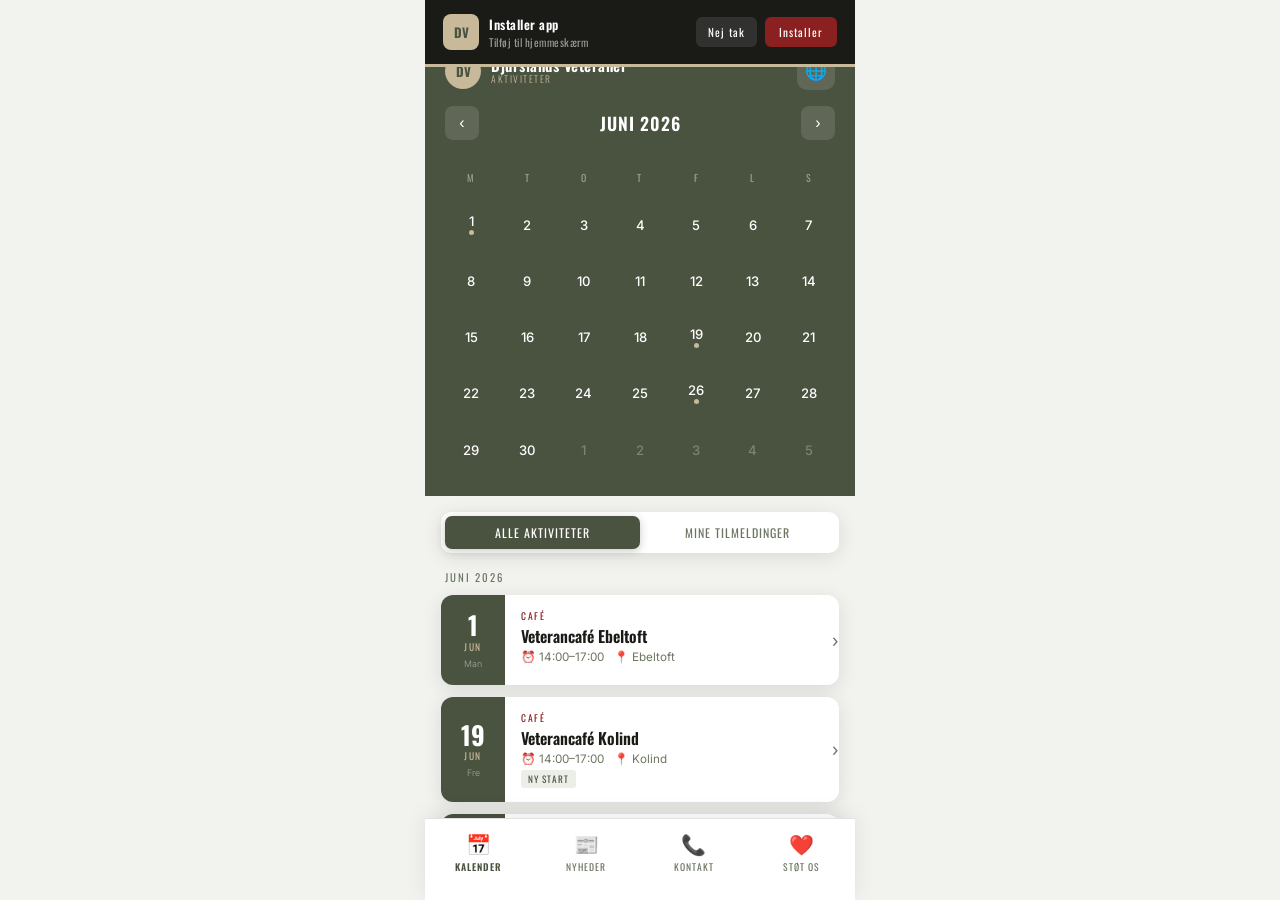
==== aktiviteter-app.html @ 00ad203a "Add files via upload" ====
<!DOCTYPE html>
<html lang="da">
<head>
<meta charset="UTF-8">
<meta name="viewport" content="width=device-width, initial-scale=1.0, user-scalable=no">
<meta name="apple-mobile-web-app-capable" content="yes">
<meta name="apple-mobile-web-app-status-bar-style" content="black-translucent">
<meta name="apple-mobile-web-app-title" content="DV Aktiviteter">
<meta name="theme-color" content="#4a5240">
<title>DV Aktiviteter</title>
<link rel="manifest" href="manifest.json">
<link rel="apple-touch-icon" href="[data-uri]">
<meta name="mobile-web-app-capable" content="yes">
<link rel="preconnect" href="https://fonts.googleapis.com">
<link href="https://fonts.googleapis.com/css2?family=Oswald:wght@300;400;600;700&family=Inter:wght@300;400;500;600&display=swap" rel="stylesheet">
<style>
  :root {
    --olive:     #4a5240;
    --olive-l:   #6b7560;
    --olive-pale:#eceee8;
    --sand:      #c8b99a;
    --red:       #8b2020;
    --white:     #fafaf8;
    --dark:      #1a1a17;
    --mid:       #3d3d38;
    --border:    rgba(74,82,64,0.16);
    --bg:        #f2f3ef;
    --radius:    12px;
    --shadow:    0 4px 20px rgba(0,0,0,0.1);
  }

  * { margin:0; padding:0; box-sizing:border-box; -webkit-tap-highlight-color: transparent; }
  html, body { height: 100%; overflow: hidden; }

  body {
    font-family: 'Inter', system-ui, sans-serif;
    background: var(--bg);
    color: var(--dark);
    display: flex;
    flex-direction: column;
    max-width: 430px;
    margin: 0 auto;
    position: relative;
  }

  /* ── TOP BAR ── */
  .topbar {
    background: var(--olive);
    padding: 52px 20px 16px;
    flex-shrink: 0;
  }
  .topbar-row {
    display: flex;
    align-items: center;
    justify-content: space-between;
    margin-bottom: 16px;
  }
  .topbar-logo {
    display: flex; align-items: center; gap: 10px;
  }
  .topbar-badge {
    width: 36px; height: 36px;
    background: var(--sand);
    border-radius: 50%;
    display: flex; align-items: center; justify-content: center;
    font-family: 'Oswald', sans-serif;
    font-size: 13px; font-weight: 700;
    color: var(--olive);
  }
  .topbar-name {
    font-family: 'Oswald', sans-serif;
    font-size: 0.95rem; font-weight: 600;
    color: white;
    letter-spacing: 0.5px;
    line-height: 1.2;
  }
  .topbar-name span {
    display: block;
    font-size: 0.6rem; font-weight: 300;
    color: var(--sand);
    letter-spacing: 1.5px;
    text-transform: uppercase;
  }
  .topbar-icon-btn {
    background: rgba(255,255,255,0.12);
    border: none; border-radius: 10px;
    width: 38px; height: 38px;
    display: flex; align-items: center; justify-content: center;
    font-size: 1.1rem; cursor: pointer;
    color: white;
    transition: background 0.15s;
  }
  .topbar-icon-btn:hover { background: rgba(255,255,255,0.22); }

  /* Month nav */
  .month-nav {
    display: flex; align-items: center; justify-content: space-between;
  }
  .month-nav button {
    background: rgba(255,255,255,0.12);
    border: none; border-radius: 8px;
    width: 34px; height: 34px;
    color: white; font-size: 1rem;
    cursor: pointer;
    display: flex; align-items: center; justify-content: center;
    transition: background 0.15s;
  }
  .month-nav button:hover { background: rgba(255,255,255,0.25); }
  .month-label {
    font-family: 'Oswald', sans-serif;
    font-size: 1.1rem; font-weight: 600;
    color: white;
    letter-spacing: 1px;
    text-transform: uppercase;
  }

  /* ── MINI CALENDAR ── */
  .cal-wrap {
    background: var(--olive);
    padding: 0 20px 20px;
    flex-shrink: 0;
  }
  .cal-grid {
    display: grid;
    grid-template-columns: repeat(7, 1fr);
    gap: 4px;
    margin-top: 10px;
  }
  .cal-dow {
    font-family: 'Oswald', sans-serif;
    font-size: 0.62rem;
    letter-spacing: 1px;
    text-transform: uppercase;
    color: rgba(255,255,255,0.45);
    text-align: center;
    padding: 4px 0;
  }
  .cal-day {
    aspect-ratio: 1;
    display: flex; flex-direction: column;
    align-items: center; justify-content: center;
    border-radius: 8px;
    cursor: pointer;
    transition: background 0.15s;
    position: relative;
  }
  .cal-day:hover { background: rgba(255,255,255,0.12); }
  .cal-day.today { background: rgba(255,255,255,0.18); }
  .cal-day.selected { background: var(--red); }
  .cal-day.other-month { opacity: 0.28; }
  .cal-day-num {
    font-size: 0.82rem; font-weight: 500;
    color: white;
    line-height: 1;
  }
  .cal-dot {
    width: 5px; height: 5px;
    background: var(--sand);
    border-radius: 50%;
    margin-top: 2px;
  }
  .cal-day.selected .cal-dot { background: white; }

  /* ── SCROLL AREA ── */
  .scroll-area {
    flex: 1;
    overflow-y: auto;
    -webkit-overflow-scrolling: touch;
    padding: 16px;
    padding-bottom: 90px;
  }

  /* ── VIEW TOGGLE ── */
  .view-toggle {
    display: flex;
    background: white;
    border-radius: 10px;
    padding: 4px;
    margin-bottom: 16px;
    box-shadow: var(--shadow);
  }
  .vt-btn {
    flex: 1;
    padding: 8px;
    border: none; border-radius: 7px;
    font-family: 'Oswald', sans-serif;
    font-size: 0.75rem;
    letter-spacing: 1px;
    text-transform: uppercase;
    color: var(--olive-l);
    background: transparent;
    cursor: pointer;
    transition: all 0.15s;
  }
  .vt-btn.active {
    background: var(--olive);
    color: white;
    box-shadow: 0 2px 8px rgba(74,82,64,0.3);
  }

  /* ── SECTION LABEL ── */
  .sec-lbl {
    font-family: 'Oswald', sans-serif;
    font-size: 0.68rem;
    letter-spacing: 2px;
    text-transform: uppercase;
    color: var(--olive-l);
    margin: 20px 0 10px 4px;
  }
  .sec-lbl:first-child { margin-top: 0; }

  /* ── AKTIVITET KORT ── */
  .ak-card {
    background: white;
    border-radius: var(--radius);
    box-shadow: var(--shadow);
    margin-bottom: 12px;
    overflow: hidden;
    cursor: pointer;
    transition: transform 0.15s, box-shadow 0.15s;
    display: flex;
    min-height: 90px;
  }
  .ak-card:hover, .ak-card:active { transform: scale(0.985); box-shadow: 0 2px 12px rgba(0,0,0,0.08); }

  .ak-date-col {
    width: 64px;
    background: var(--olive);
    display: flex; flex-direction: column;
    align-items: center; justify-content: center;
    flex-shrink: 0;
    padding: 12px 8px;
  }
  .ak-date-col .day {
    font-family: 'Oswald', sans-serif;
    font-size: 1.6rem; font-weight: 700;
    color: white;
    line-height: 1;
  }
  .ak-date-col .mth {
    font-family: 'Oswald', sans-serif;
    font-size: 0.6rem;
    letter-spacing: 1.5px;
    text-transform: uppercase;
    color: var(--sand);
    margin-top: 2px;
  }
  .ak-date-col .dow {
    font-size: 0.55rem;
    color: rgba(255,255,255,0.5);
    margin-top: 4px;
    font-weight: 300;
  }

  .ak-body {
    flex: 1;
    padding: 14px 16px;
    display: flex;
    flex-direction: column;
    justify-content: space-between;
  }
  .ak-top { }
  .ak-type {
    font-family: 'Oswald', sans-serif;
    font-size: 0.6rem;
    letter-spacing: 1.5px;
    text-transform: uppercase;
    color: var(--red);
    margin-bottom: 3px;
  }
  .ak-title {
    font-family: 'Oswald', sans-serif;
    font-size: 1rem; font-weight: 600;
    color: var(--dark);
    line-height: 1.25;
    margin-bottom: 4px;
  }
  .ak-meta {
    font-size: 0.73rem;
    color: var(--olive-l);
    display: flex; gap: 10px;
    flex-wrap: wrap;
  }
  .ak-arrow {
    font-size: 1.1rem;
    color: var(--olive-l);
    display: flex; align-items: center;
    margin-left: 8px;
    flex-shrink: 0;
  }
  .ak-badge {
    display: inline-block;
    font-family: 'Oswald', sans-serif;
    font-size: 0.58rem;
    letter-spacing: 1px;
    text-transform: uppercase;
    padding: 2px 7px;
    border-radius: 3px;
    background: var(--olive-pale);
    color: var(--olive);
    margin-top: 4px;
  }
  .ak-badge.red { background: #fde8e8; color: var(--red); }
  .ak-badge.full { background: #f0f0f0; color: #888; }

  /* ── BOTTOM NAV ── */
  .bottom-nav {
    position: fixed;
    bottom: 0; left: 50%;
    transform: translateX(-50%);
    width: 100%;
    max-width: 430px;
    background: white;
    border-top: 1px solid var(--border);
    display: flex;
    padding: 8px 0 20px;
    box-shadow: 0 -4px 20px rgba(0,0,0,0.08);
    z-index: 100;
  }
  .bn-item {
    flex: 1;
    display: flex; flex-direction: column;
    align-items: center; justify-content: center;
    gap: 3px;
    padding: 6px;
    cursor: pointer;
    border: none; background: none;
    transition: all 0.15s;
  }
  .bn-icon { font-size: 1.25rem; }
  .bn-lbl {
    font-family: 'Oswald', sans-serif;
    font-size: 0.6rem;
    letter-spacing: 1px;
    text-transform: uppercase;
    color: var(--olive-l);
  }
  .bn-item.active .bn-lbl { color: var(--olive); font-weight: 600; }
  .bn-item.active .bn-icon { filter: saturate(1.5); }

  /* ── TILMELDING SHEET ── */
  .sheet-overlay {
    display: none;
    position: fixed;
    inset: 0;
    background: rgba(0,0,0,0.5);
    z-index: 500;
    backdrop-filter: blur(3px);
  }
  .sheet-overlay.open { display: flex; align-items: flex-end; }
  .sheet {
    background: var(--white);
    border-radius: 24px 24px 0 0;
    width: 100%;
    max-width: 430px;
    margin: 0 auto;
    overflow: hidden;
    transform: translateY(100%);
    transition: transform 0.35s cubic-bezier(0.34, 1.26, 0.64, 1);
    max-height: 92vh;
    overflow-y: auto;
  }
  .sheet-overlay.open .sheet { transform: translateY(0); }

  .sheet-handle {
    width: 40px; height: 4px;
    background: var(--border);
    border-radius: 2px;
    margin: 14px auto 0;
  }
  .sheet-header {
    padding: 16px 22px 0;
    display: flex; align-items: flex-start; justify-content: space-between;
  }
  .sheet-ev-type {
    font-family: 'Oswald', sans-serif;
    font-size: 0.65rem;
    letter-spacing: 1.8px;
    text-transform: uppercase;
    color: var(--red);
    margin-bottom: 4px;
  }
  .sheet-ev-title {
    font-family: 'Oswald', sans-serif;
    font-size: 1.3rem; font-weight: 600;
    color: var(--dark);
    line-height: 1.2;
  }
  .sheet-close {
    background: var(--olive-pale);
    border: none; border-radius: 50%;
    width: 34px; height: 34px;
    display: flex; align-items: center; justify-content: center;
    font-size: 0.9rem; cursor: pointer;
    color: var(--mid);
    flex-shrink: 0;
    margin-left: 12px;
    transition: background 0.15s;
  }
  .sheet-close:hover { background: var(--border); }

  .sheet-details {
    padding: 16px 22px;
    display: flex; gap: 10px; flex-wrap: wrap;
    border-bottom: 1px solid var(--border);
  }
  .sheet-det-chip {
    display: flex; align-items: center; gap: 6px;
    background: var(--olive-pale);
    border-radius: 8px;
    padding: 7px 12px;
    font-size: 0.8rem;
    color: var(--olive);
  }

  .sheet-desc {
    padding: 16px 22px;
    font-size: 0.88rem;
    color: var(--mid);
    line-height: 1.65;
    border-bottom: 1px solid var(--border);
  }

  .sheet-form {
    padding: 20px 22px 32px;
  }
  .sheet-form h3 {
    font-family: 'Oswald', sans-serif;
    font-size: 0.8rem;
    letter-spacing: 1.5px;
    text-transform: uppercase;
    color: var(--olive);
    margin-bottom: 16px;
  }
  .form-group { margin-bottom: 14px; }
  .form-group label {
    display: block;
    font-size: 0.75rem;
    font-weight: 500;
    color: var(--olive-l);
    margin-bottom: 5px;
    font-family: 'Oswald', sans-serif;
    letter-spacing: 0.8px;
    text-transform: uppercase;
  }
  .form-group input, .form-group select, .form-group textarea {
    width: 100%;
    padding: 12px 14px;
    border: 1.5px solid var(--border);
    border-radius: 10px;
    font-size: 0.9rem;
    color: var(--dark);
    background: white;
    font-family: 'Inter', sans-serif;
    transition: border-color 0.15s;
    -webkit-appearance: none;
  }
  .form-group input:focus, .form-group select:focus, .form-group textarea:focus {
    outline: none;
    border-color: var(--olive);
  }
  .form-group textarea { resize: none; height: 80px; }

  .form-row { display: grid; grid-template-columns: 1fr 1fr; gap: 10px; }

  .submit-btn {
    width: 100%;
    padding: 16px;
    background: var(--olive);
    color: white;
    border: none;
    border-radius: 12px;
    font-family: 'Oswald', sans-serif;
    font-size: 0.95rem;
    letter-spacing: 2px;
    text-transform: uppercase;
    cursor: pointer;
    margin-top: 6px;
    transition: background 0.2s, transform 0.1s;
  }
  .submit-btn:hover { background: #3d4636; }
  .submit-btn:active { transform: scale(0.98); }

  /* ── BEKRÆFTELSE ── */
  .confirm-view {
    display: none;
    padding: 32px 22px 40px;
    text-align: center;
  }
  .confirm-view.show { display: block; }
  .confirm-icon {
    width: 72px; height: 72px;
    background: #e8f0e8;
    border-radius: 50%;
    display: flex; align-items: center; justify-content: center;
    font-size: 2rem;
    margin: 0 auto 20px;
    animation: popIn 0.4s cubic-bezier(0.34, 1.56, 0.64, 1) both;
  }
  @keyframes popIn {
    from { transform: scale(0); opacity: 0; }
    to   { transform: scale(1); opacity: 1; }
  }
  .confirm-title {
    font-family: 'Oswald', sans-serif;
    font-size: 1.5rem; font-weight: 600;
    color: var(--olive);
    margin-bottom: 10px;
  }
  .confirm-sub { font-size: 0.88rem; color: var(--mid); line-height: 1.6; margin-bottom: 24px; }
  .confirm-close {
    padding: 14px 32px;
    background: var(--olive);
    color: white;
    border: none; border-radius: 12px;
    font-family: 'Oswald', sans-serif;
    font-size: 0.88rem;
    letter-spacing: 1.5px;
    text-transform: uppercase;
    cursor: pointer;
  }

  /* ── EMPTY STATE ── */
  .empty-state {
    text-align: center;
    padding: 48px 24px;
    color: var(--olive-l);
  }
  .empty-state .ico { font-size: 3rem; margin-bottom: 14px; }
  .empty-state p { font-size: 0.88rem; font-style: italic; }

  /* ── SCROLL ── */
  .scroll-area::-webkit-scrollbar { display: none; }
</style>
</head>
<body>

<!-- ═══ TOP BAR ═══ -->
<div class="topbar">
  <div class="topbar-row">
    <div class="topbar-logo">
      <div class="topbar-badge">DV</div>
      <div class="topbar-name">
        Djurslands Veteraner
        <span>Aktiviteter</span>
      </div>
    </div>
    <button class="topbar-icon-btn" onclick="goToSite()">🌐</button>
  </div>
  <div class="month-nav">
    <button onclick="changeMonth(-1)">‹</button>
    <div class="month-label" id="month-label">Juni 2026</div>
    <button onclick="changeMonth(1)">›</button>
  </div>
</div>

<!-- ═══ MINI KALENDER ═══ -->
<div class="cal-wrap">
  <div class="cal-grid" id="cal-dow-row">
    <div class="cal-dow">M</div>
    <div class="cal-dow">T</div>
    <div class="cal-dow">O</div>
    <div class="cal-dow">T</div>
    <div class="cal-dow">F</div>
    <div class="cal-dow">L</div>
    <div class="cal-dow">S</div>
  </div>
  <div class="cal-grid" id="cal-grid"></div>
</div>

<!-- ═══ SCROLL AREA ═══ -->
<div class="scroll-area">
  <div class="view-toggle">
    <button class="vt-btn active" id="vt-all" onclick="setView('all')">Alle aktiviteter</button>
    <button class="vt-btn" id="vt-mine" onclick="setView('mine')">Mine tilmeldinger</button>
  </div>
  <div id="activity-list"></div>
</div>

<!-- ═══ BOTTOM NAV ═══ -->
<div class="bottom-nav">
  <button class="bn-item active">
    <div class="bn-icon">📅</div>
    <div class="bn-lbl">Kalender</div>
  </button>
  <button class="bn-item" onclick="goToSite('#nyheder')">
    <div class="bn-icon">📰</div>
    <div class="bn-lbl">Nyheder</div>
  </button>
  <button class="bn-item" onclick="goToSite('#kontakt')">
    <div class="bn-icon">📞</div>
    <div class="bn-lbl">Kontakt</div>
  </button>
  <button class="bn-item" onclick="goToSite('#stoet-os')">
    <div class="bn-icon">❤️</div>
    <div class="bn-lbl">Støt os</div>
  </button>
</div>

<!-- ═══ TILMELDING SHEET ═══ -->
<div class="sheet-overlay" id="sheet-overlay" onclick="closeSheetOverlay(event)">
  <div class="sheet" id="sheet">
    <div class="sheet-handle"></div>

    <!-- Aktivitetsdetaljer + formular -->
    <div id="sheet-content">
      <div class="sheet-header">
        <div>
          <div class="sheet-ev-type" id="sh-type"></div>
          <div class="sheet-ev-title" id="sh-title"></div>
        </div>
        <button class="sheet-close" onclick="closeSheet()">✕</button>
      </div>
      <div class="sheet-details" id="sh-details"></div>
      <div class="sheet-desc" id="sh-desc"></div>
      <div class="sheet-form">
        <h3>Tilmelding</h3>
        <div class="form-row">
          <div class="form-group">
            <label>Fornavn</label>
            <input type="text" id="f-fornavn" placeholder="Dit fornavn" autocomplete="given-name">
          </div>
          <div class="form-group">
            <label>Efternavn</label>
            <input type="text" id="f-efternavn" placeholder="Efternavn" autocomplete="family-name">
          </div>
        </div>
        <div class="form-group">
          <label>Telefon</label>
          <input type="tel" id="f-tlf" placeholder="Dit mobilnummer" autocomplete="tel">
        </div>
        <div class="form-group">
          <label>Email</label>
          <input type="email" id="f-email" placeholder="din@email.dk" autocomplete="email">
        </div>
        <div class="form-group">
          <label>Antal deltagere</label>
          <select id="f-antal">
            <option value="1">1 person (kun mig)</option>
            <option value="2">2 personer</option>
            <option value="3">3 personer</option>
            <option value="4">4 personer</option>
            <option value="5+">5 eller flere</option>
          </select>
        </div>
        <div class="form-group">
          <label>Besked (valgfri)</label>
          <textarea id="f-besked" placeholder="Særlige ønsker, spørgsmål eller kommentarer..."></textarea>
        </div>
        <button class="submit-btn" onclick="submitTilmelding()">
          ✓ &nbsp; Tilmeld mig
        </button>
      </div>
    </div>

    <!-- Bekræftelse -->
    <div class="confirm-view" id="confirm-view">
      <div class="confirm-icon">✓</div>
      <div class="confirm-title">Du er tilmeldt!</div>
      <div class="confirm-sub" id="confirm-txt">
        Vi glæder os til at se dig.<br>
        Du modtager en bekræftelse på din email.
      </div>
      <button class="confirm-close" onclick="closeSheet()">Luk</button>
    </div>
  </div>
</div>

<script>
/* ════════════════════════════════════════════
   AKTIVITETS-DATA
   Tilføj/ret aktiviteter her
   ════════════════════════════════════════════ */
const AKTIVITETER = [
  {
    id: 1,
    titel: "Veterancafé Ebeltoft",
    type: "Café",
    dato: "2026-06-01",  // 1. mandag i juni
    tid: "14:00–17:00",
    sted: "Ebeltoft",
    beskrivelse: "Første mandag i måneden samles vi til uformel kaffe og godt selskab. Alle veteraner og pårørende er velkomne — ingen tilmelding nødvendig, men vi sætter pris på at vide, om du kommer.",
    pladser: null,  // null = ubegrænset
    tilmeldte: 8,
    badge: null,
    gentagelse: "Første mandag/måned"
  },
  {
    id: 2,
    titel: "Veterancafé Kolind",
    type: "Café",
    dato: "2026-06-19",
    tid: "14:00–17:00",
    sted: "Kolind",
    beskrivelse: "Mød dine medborgere og snak med folk, der forstår hvad det vil sige at have tjent Danmark. Vi er åbnet igen efter en pause og glæder os til at se jer.",
    pladser: null,
    tilmeldte: 5,
    badge: "Ny start",
    gentagelse: null
  },
  {
    id: 3,
    titel: "Sommerfest for veteraner",
    type: "Arrangement",
    dato: "2026-06-26",
    tid: "16:00–21:00",
    sted: "Djursland",
    beskrivelse: "Årets store fællesarrangement for alle medlemmer og pårørende. Der vil være grillmad, musik og hyggelig stemning. Tilmelding ønskes senest 20. juni.",
    pladser: 80,
    tilmeldte: 34,
    badge: "Populær",
    gentagelse: null
  },
  {
    id: 4,
    titel: "Veterancafé Ebeltoft",
    type: "Café",
    dato: "2026-07-06",  // 1. mandag i juli
    tid: "14:00–17:00",
    sted: "Ebeltoft",
    beskrivelse: "Første mandag i måneden samles vi til uformel kaffe og godt selskab.",
    pladser: null,
    tilmeldte: 3,
    badge: null,
    gentagelse: "Første mandag/måned"
  },
  {
    id: 5,
    titel: "Sommerudflugt — Mols Bjerge",
    type: "Udflugt",
    dato: "2026-07-15",
    tid: "10:00–15:00",
    sted: "Mols Bjerge",
    beskrivelse: "En rolig vandring i Mols Bjerge med guide. Turen er ca. 6 km og tilpasset alle konditionsniveauer. Medbringe madpakke. Gratis for alle medlemmer.",
    pladser: 25,
    tilmeldte: 18,
    badge: "Få pladser",
    gentagelse: null
  },
  {
    id: 6,
    titel: "Veterancafé Kolind",
    type: "Café",
    dato: "2026-07-17",
    tid: "14:00–17:00",
    sted: "Kolind",
    beskrivelse: "Uformel kaffe og samvær i Kolind.",
    pladser: null,
    tilmeldte: 4,
    badge: null,
    gentagelse: null
  },
  {
    id: 7,
    titel: "Generalforsamling 2026",
    type: "Møde",
    dato: "2026-08-20",
    tid: "19:00–21:30",
    sted: "Grenaa",
    beskrivelse: "Årets generalforsamling. Alle medlemmer har stemmeret og opfordres til at deltage. Dagsorden udsendes senest 2 uger før til alle registrerede medlemmer.",
    pladser: null,
    tilmeldte: 12,
    badge: "Vigtigt",
    gentagelse: null
  }
];

const MAANEDER = ["Januar","Februar","Marts","April","Maj","Juni","Juli","August","September","Oktober","November","December"];
const DAGE_SHORT = ["Man","Tir","Ons","Tor","Fre","Lør","Søn"];

let currentYear = 2026;
let currentMonth = 5; // 0-indexed, 5 = juni
let selectedDate = null;
let currentView = 'all';
let myTilmeldinger = JSON.parse(localStorage.getItem('dv_tilmeldinger') || '[]');
let activeActivity = null;

/* ── Kalender ── */
function renderCalendar() {
  document.getElementById('month-label').textContent = MAANEDER[currentMonth] + ' ' + currentYear;
  const grid = document.getElementById('cal-grid');
  grid.innerHTML = '';

  const first = new Date(currentYear, currentMonth, 1);
  let startDow = first.getDay(); // 0=sun
  startDow = startDow === 0 ? 6 : startDow - 1; // Mon=0

  const daysInMonth = new Date(currentYear, currentMonth + 1, 0).getDate();
  const daysInPrev  = new Date(currentYear, currentMonth, 0).getDate();
  const today       = new Date();

  // Event days set
  const eventDays = new Set(
    AKTIVITETER
      .filter(a => {
        const d = new Date(a.dato);
        return d.getFullYear() === currentYear && d.getMonth() === currentMonth;
      })
      .map(a => new Date(a.dato).getDate())
  );

  let cells = [];
  for (let i = startDow - 1; i >= 0; i--) cells.push({ d: daysInPrev - i, other: true });
  for (let d = 1; d <= daysInMonth; d++) cells.push({ d, other: false });
  while (cells.length % 7 !== 0) { cells.push({ d: cells.length - daysInMonth - startDow + 1, other: true }); }

  cells.forEach(({ d, other }) => {
    const el = document.createElement('div');
    el.className = 'cal-day' + (other ? ' other-month' : '');

    const isToday = !other &&
      d === today.getDate() &&
      currentMonth === today.getMonth() &&
      currentYear === today.getFullYear();
    if (isToday) el.classList.add('today');

    const isSelected = !other && selectedDate &&
      d === selectedDate.getDate() &&
      currentMonth === selectedDate.getMonth() &&
      currentYear === selectedDate.getFullYear();
    if (isSelected) el.classList.add('selected');

    el.innerHTML = `<div class="cal-day-num">${d}</div>${!other && eventDays.has(d) ? '<div class="cal-dot"></div>' : ''}`;

    if (!other) {
      el.onclick = () => {
        selectedDate = new Date(currentYear, currentMonth, d);
        renderCalendar();
        renderList();
      };
    }
    grid.appendChild(el);
  });
}

function changeMonth(dir) {
  currentMonth += dir;
  if (currentMonth > 11) { currentMonth = 0; currentYear++; }
  if (currentMonth < 0)  { currentMonth = 11; currentYear--; }
  selectedDate = null;
  renderCalendar();
  renderList();
}

/* ── Aktivitetsliste ── */
function renderList() {
  const list = document.getElementById('activity-list');
  list.innerHTML = '';

  let items = [...AKTIVITETER].sort((a, b) => a.dato.localeCompare(b.dato));

  if (currentView === 'mine') {
    items = items.filter(a => myTilmeldinger.includes(a.id));
  }

  if (selectedDate) {
    const ds = selectedDate.toISOString().slice(0,10);
    items = items.filter(a => a.dato === ds);
  } else {
    // Filter to current month view
    items = items.filter(a => {
      const d = new Date(a.dato);
      return d.getFullYear() === currentYear && d.getMonth() === currentMonth;
    });
  }

  if (items.length === 0) {
    list.innerHTML = `<div class="empty-state"><div class="ico">📅</div><p>${currentView === 'mine' ? 'Du er ikke tilmeldt nogen aktiviteter endnu.' : 'Ingen aktiviteter denne ${selectedDate ? "dag" : "måned"}.'}</p></div>`;
    return;
  }

  let lastMonth = null;
  items.forEach(a => {
    const d = new Date(a.dato);
    const mLabel = MAANEDER[d.getMonth()] + ' ' + d.getFullYear();
    if (mLabel !== lastMonth && !selectedDate) {
      const lbl = document.createElement('div');
      lbl.className = 'sec-lbl';
      lbl.textContent = mLabel;
      list.appendChild(lbl);
      lastMonth = mLabel;
    }
    list.appendChild(makeCard(a, d));
  });
}

function makeCard(a, d) {
  const el = document.createElement('div');
  el.className = 'ak-card';
  const isMine = myTilmeldinger.includes(a.id);
  const pladserLeft = a.pladser ? a.pladser - a.tilmeldte : null;
  const badgeHtml = isMine
    ? '<span class="ak-badge" style="background:#e8f0e8;color:var(--olive);">✓ Tilmeldt</span>'
    : a.badge ? `<span class="ak-badge ${a.badge === 'Vigtigt' ? 'red' : ''}">${a.badge}</span>` : '';

  el.innerHTML = `
    <div class="ak-date-col">
      <div class="day">${d.getDate()}</div>
      <div class="mth">${MAANEDER[d.getMonth()].slice(0,3)}</div>
      <div class="dow">${DAGE_SHORT[d.getDay() === 0 ? 6 : d.getDay()-1]}</div>
    </div>
    <div class="ak-body">
      <div class="ak-top">
        <div class="ak-type">${a.type}</div>
        <div class="ak-title">${a.titel}</div>
        <div class="ak-meta">
          <span>⏰ ${a.tid}</span>
          <span>📍 ${a.sted}</span>
          ${a.pladser ? `<span>👥 ${pladserLeft} pladser tilbage</span>` : ''}
        </div>
        ${badgeHtml}
      </div>
    </div>
    <div class="ak-arrow">›</div>
  `;
  el.onclick = () => openSheet(a);
  return el;
}

/* ── Sheet ── */
function openSheet(a) {
  activeActivity = a;
  const d = new Date(a.dato);

  document.getElementById('sh-type').textContent = a.type;
  document.getElementById('sh-title').textContent = a.titel;
  document.getElementById('sh-desc').textContent = a.beskrivelse;

  const pladserLeft = a.pladser ? a.pladser - a.tilmeldte : null;
  document.getElementById('sh-details').innerHTML = `
    <div class="sheet-det-chip">📅 ${d.getDate()}. ${MAANEDER[d.getMonth()]} ${d.getFullYear()}</div>
    <div class="sheet-det-chip">⏰ ${a.tid}</div>
    <div class="sheet-det-chip">📍 ${a.sted}</div>
    ${pladserLeft !== null ? `<div class="sheet-det-chip">👥 ${pladserLeft} pladser</div>` : ''}
  `;

  // Reset form
  document.getElementById('sheet-content').style.display = 'block';
  document.getElementById('confirm-view').classList.remove('show');
  ['f-fornavn','f-efternavn','f-tlf','f-email','f-besked'].forEach(id => {
    document.getElementById(id).value = '';
  });

  document.getElementById('sheet-overlay').classList.add('open');
  document.body.style.overflow = 'hidden';
}

function closeSheet() {
  document.getElementById('sheet-overlay').classList.remove('open');
  document.body.style.overflow = '';
  activeActivity = null;
}

function closeSheetOverlay(e) {
  if (e.target === document.getElementById('sheet-overlay')) closeSheet();
}

function submitTilmelding() {
  const fornavn  = document.getElementById('f-fornavn').value.trim();
  const efternavn = document.getElementById('f-efternavn').value.trim();
  const tlf      = document.getElementById('f-tlf').value.trim();
  const email    = document.getElementById('f-email').value.trim();

  if (!fornavn || !efternavn || !tlf) {
    alert('Udfyld venligst fornavn, efternavn og telefon.');
    return;
  }

  // Save to local storage
  if (activeActivity && !myTilmeldinger.includes(activeActivity.id)) {
    myTilmeldinger.push(activeActivity.id);
    localStorage.setItem('dv_tilmeldinger', JSON.stringify(myTilmeldinger));
    // Increment counter locally
    AKTIVITETER.find(a => a.id === activeActivity.id).tilmeldte++;
  }

  // Show confirm
  document.getElementById('sheet-content').style.display = 'none';
  document.getElementById('confirm-txt').innerHTML =
    `<strong>${fornavn}</strong>, du er tilmeldt<br><strong>${activeActivity.titel}</strong><br><br>
     ${email ? 'En bekræftelse sendes til ' + email + '.' : 'Kontakt os på tlf. 22 14 09 59 ved spørgsmål.'}`;
  document.getElementById('confirm-view').classList.add('show');

  renderList();
}

/* ── View toggle ── */
function setView(v) {
  currentView = v;
  document.getElementById('vt-all').classList.toggle('active', v === 'all');
  document.getElementById('vt-mine').classList.toggle('active', v === 'mine');
  renderList();
}

/* ── Go to main site ── */
function goToSite(hash) {
  window.open('djursveteraner-v2.html' + (hash || ''), '_blank');
}

/* ── Init ── */
renderCalendar();
renderList();
</script>

<!-- PWA INSTALL BANNER -->
<div id="install-banner" style="display:none;position:fixed;top:0;left:0;right:0;background:var(--dark);color:white;z-index:9999;padding:14px 18px;display:flex;align-items:center;justify-content:space-between;gap:12px;border-bottom:3px solid var(--sand);max-width:430px;margin:0 auto;">
  <div style="display:flex;align-items:center;gap:10px;flex:1;">
    <div style="width:36px;height:36px;background:var(--sand);border-radius:8px;display:flex;align-items:center;justify-content:center;font-family:'Oswald',sans-serif;font-weight:700;font-size:13px;color:var(--olive);flex-shrink:0;">DV</div>
    <div style="font-family:'Oswald',sans-serif;font-size:0.8rem;letter-spacing:0.5px;">
      <div style="font-weight:600;color:white;">Installer app</div>
      <div style="font-size:0.68rem;color:rgba(255,255,255,0.55);letter-spacing:0.5px;">Tilføj til hjemmeskærm</div>
    </div>
  </div>
  <div style="display:flex;gap:8px;flex-shrink:0;">
    <button onclick="dismissInstall()" style="background:rgba(255,255,255,0.1);border:none;color:white;padding:7px 12px;border-radius:6px;font-family:'Oswald',sans-serif;font-size:0.7rem;letter-spacing:1px;cursor:pointer;">Nej tak</button>
    <button id="install-btn" onclick="installApp()" style="background:var(--red);border:none;color:white;padding:7px 14px;border-radius:6px;font-family:'Oswald',sans-serif;font-size:0.7rem;letter-spacing:1px;cursor:pointer;">Installer</button>
  </div>
</div>

<!-- iOS INSTALL GUIDE (vises kun på Safari/iOS) -->
<div id="ios-banner" style="display:none;position:fixed;bottom:80px;left:12px;right:12px;background:var(--dark);color:white;border-radius:14px;padding:16px 18px;z-index:9999;border:1px solid rgba(255,255,255,0.12);box-shadow:0 8px 30px rgba(0,0,0,0.4);max-width:406px;margin:0 auto;">
  <div style="display:flex;justify-content:space-between;align-items:flex-start;margin-bottom:10px;">
    <div style="font-family:'Oswald',sans-serif;font-size:0.85rem;font-weight:600;letter-spacing:1px;color:var(--sand);">📲 Installer på din iPhone/iPad</div>
    <button onclick="document.getElementById('ios-banner').style.display='none'" style="background:none;border:none;color:rgba(255,255,255,0.4);font-size:1rem;cursor:pointer;padding:0 0 0 12px;">✕</button>
  </div>
  <ol style="padding-left:18px;font-size:0.8rem;color:rgba(255,255,255,0.75);line-height:1.8;">
    <li>Tryk på <strong style="color:white;">Del-ikonet</strong> <span style="font-size:1rem;">⬆️</span> i bunden af Safari</li>
    <li>Scroll ned og tryk <strong style="color:white;">"Føj til hjemmeskærm"</strong></li>
    <li>Tryk <strong style="color:white;">"Tilføj"</strong> — færdig! ✓</li>
  </ol>
  <div style="margin-top:10px;font-size:0.72rem;color:rgba(255,255,255,0.35);font-style:italic;">Appen virker offline og opdateres automatisk</div>
</div>

<script>
// PWA Install
let deferredPrompt = null;

window.addEventListener('beforeinstallprompt', e => {
  e.preventDefault();
  deferredPrompt = e;
  document.getElementById('install-banner').style.display = 'flex';
});

function installApp() {
  if (deferredPrompt) {
    deferredPrompt.prompt();
    deferredPrompt.userChoice.then(() => {
      deferredPrompt = null;
      document.getElementById('install-banner').style.display = 'none';
    });
  }
}

function dismissInstall() {
  document.getElementById('install-banner').style.display = 'none';
  localStorage.setItem('install_dismissed', '1');
}

// iOS detection
const isIOS = /iphone|ipad|ipod/i.test(navigator.userAgent);
const isStandalone = window.navigator.standalone === true;
const dismissed = localStorage.getItem('ios_install_dismissed');

if (isIOS && !isStandalone && !dismissed) {
  setTimeout(() => {
    document.getElementById('ios-banner').style.display = 'block';
  }, 3000);
}

document.getElementById('ios-banner').querySelector('button').addEventListener('click', () => {
  localStorage.setItem('ios_install_dismissed', '1');
});

// Service Worker
if ('serviceWorker' in navigator) {
  navigator.serviceWorker.register('sw.js').catch(() => {});
}
</script>
</body>
</html>
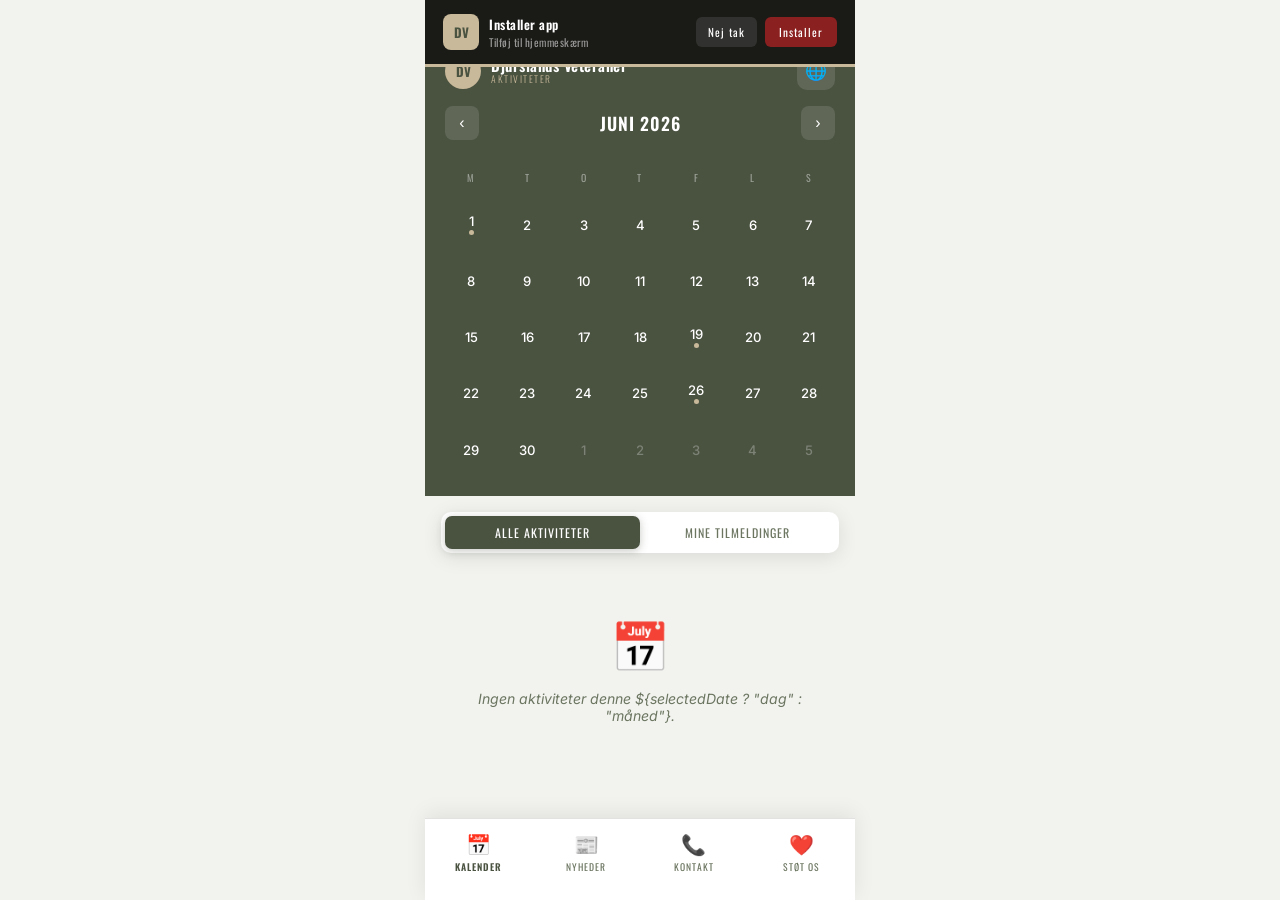
==== commit 0dca5aa3: "Add files via upload" ====
--- a/aktiviteter-app.html
+++ b/aktiviteter-app.html
@@ -8,7 +8,7 @@
 <meta name="apple-mobile-web-app-title" content="DV Aktiviteter">
 <meta name="theme-color" content="#4a5240">
 <title>DV Aktiviteter</title>
-<link rel="manifest" href="manifest.json">
+<link rel="manifest" href="./manifest.json">
 <link rel="apple-touch-icon" href="[data-uri]">
 <meta name="mobile-web-app-capable" content="yes">
 <link rel="preconnect" href="https://fonts.googleapis.com">
@@ -849,15 +849,18 @@
 
   let items = [...AKTIVITETER].sort((a, b) => a.dato.localeCompare(b.dato));
 
+  // Fjern udløbne aktiviteter automatisk
+  const now = new Date(); now.setHours(0,0,0,0);
+  items = items.filter(a => { const d=new Date(a.dato); d.setHours(0,0,0,0); return d >= now; });
+
   if (currentView === 'mine') {
-    items = items.filter(a => myTilmeldinger.includes(a.id));
+    items = items.filter(a => DV_STORE.isTilmeldt(a.id));
   }
 
   if (selectedDate) {
     const ds = selectedDate.toISOString().slice(0,10);
     items = items.filter(a => a.dato === ds);
   } else {
-    // Filter to current month view
     items = items.filter(a => {
       const d = new Date(a.dato);
       return d.getFullYear() === currentYear && d.getMonth() === currentMonth;
@@ -974,14 +977,27 @@
     AKTIVITETER.find(a => a.id === activeActivity.id).tilmeldte++;
   }
 
-  // Show confirm
+  // Gem via fælles DV_STORE
+  DV_STORE.save({
+    akId:  activeActivity.id,
+    navn:  fornavn + ' ' + efternavn,
+    tlf:   tlf,
+    email: email,
+    antal: document.getElementById('f-antal').value,
+    rolle: 'Ikke angivet',
+    besked: ''
+  });
+
   document.getElementById('sheet-content').style.display = 'none';
   document.getElementById('confirm-txt').innerHTML =
-    `<strong>${fornavn}</strong>, du er tilmeldt<br><strong>${activeActivity.titel}</strong><br><br>
-     ${email ? 'En bekræftelse sendes til ' + email + '.' : 'Kontakt os på tlf. 22 14 09 59 ved spørgsmål.'}`;
+    `<strong>${fornavn}</strong>, du er tilmeldt<br>
+     <strong>${activeActivity.titel}</strong><br>
+     ${DV_UTIL.datoStr(activeActivity.dato)} · ${activeActivity.tid}<br><br>
+     ${email ? 'Vi sender bekræftelse til ' + email + '.' : 'Kontakt os på 22 14 09 59 ved spørgsmål.'}`;
   document.getElementById('confirm-view').classList.add('show');
 
   renderList();
+  renderCalendar();
 }
 
 /* ── View toggle ── */
@@ -994,7 +1010,7 @@
 
 /* ── Go to main site ── */
 function goToSite(hash) {
-  window.open('djursveteraner-v2.html' + (hash || ''), '_blank');
+  window.open('./index.html' + (hash || ''), '_blank');
 }
 
 /* ── Init ── */
@@ -1031,8 +1047,16 @@
   <div style="margin-top:10px;font-size:0.72rem;color:rgba(255,255,255,0.35);font-style:italic;">Appen virker offline og opdateres automatisk</div>
 </div>
 
+<script src="./dv-data.js"></script>
+
 <script>
 // PWA Install
+// Tilmeldinger via fælles DV_STORE
+let myTilmeldinger = { 
+  includes: (id) => DV_STORE.isTilmeldt(id),
+  push: (id) => {} // handled by DV_STORE.save
+};
+
 let deferredPrompt = null;
 
 window.addEventListener('beforeinstallprompt', e => {
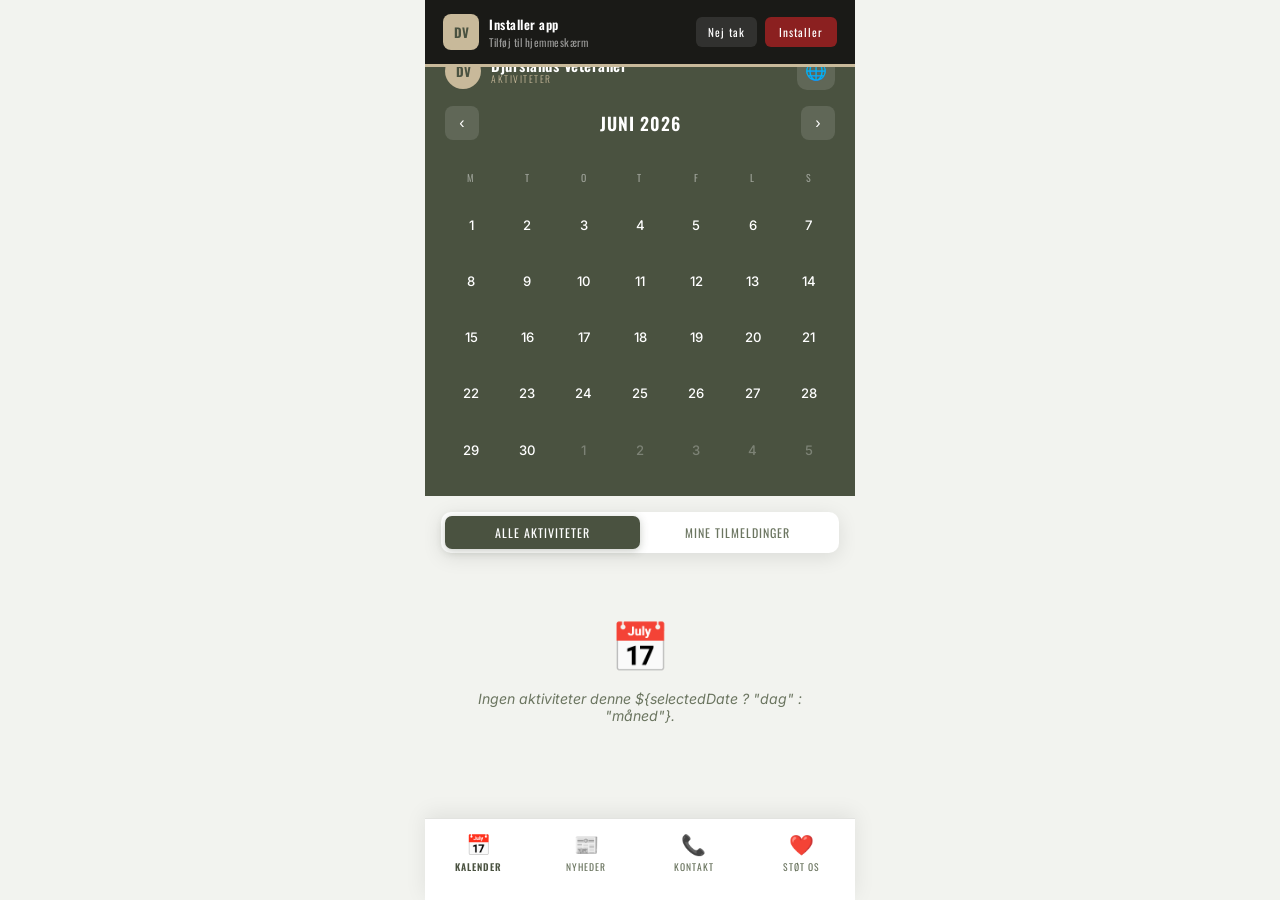
==== commit 40ce0dff: "Add files via upload" ====
--- a/aktiviteter-app.html
+++ b/aktiviteter-app.html
@@ -666,106 +666,16 @@
   </div>
 </div>
 
+</script>
+<script src="./dv-data.js"></script>
 <script>
 /* ════════════════════════════════════════════
-   AKTIVITETS-DATA
-   Tilføj/ret aktiviteter her
+   AKTIVITETS-DATA — styres fra ./dv-data.js
+   Ret KUN aktiviteter i dv-data.js
    ════════════════════════════════════════════ */
-const AKTIVITETER = [
-  {
-    id: 1,
-    titel: "Veterancafé Ebeltoft",
-    type: "Café",
-    dato: "2026-06-01",  // 1. mandag i juni
-    tid: "14:00–17:00",
-    sted: "Ebeltoft",
-    beskrivelse: "Første mandag i måneden samles vi til uformel kaffe og godt selskab. Alle veteraner og pårørende er velkomne — ingen tilmelding nødvendig, men vi sætter pris på at vide, om du kommer.",
-    pladser: null,  // null = ubegrænset
-    tilmeldte: 8,
-    badge: null,
-    gentagelse: "Første mandag/måned"
-  },
-  {
-    id: 2,
-    titel: "Veterancafé Kolind",
-    type: "Café",
-    dato: "2026-06-19",
-    tid: "14:00–17:00",
-    sted: "Kolind",
-    beskrivelse: "Mød dine medborgere og snak med folk, der forstår hvad det vil sige at have tjent Danmark. Vi er åbnet igen efter en pause og glæder os til at se jer.",
-    pladser: null,
-    tilmeldte: 5,
-    badge: "Ny start",
-    gentagelse: null
-  },
-  {
-    id: 3,
-    titel: "Sommerfest for veteraner",
-    type: "Arrangement",
-    dato: "2026-06-26",
-    tid: "16:00–21:00",
-    sted: "Djursland",
-    beskrivelse: "Årets store fællesarrangement for alle medlemmer og pårørende. Der vil være grillmad, musik og hyggelig stemning. Tilmelding ønskes senest 20. juni.",
-    pladser: 80,
-    tilmeldte: 34,
-    badge: "Populær",
-    gentagelse: null
-  },
-  {
-    id: 4,
-    titel: "Veterancafé Ebeltoft",
-    type: "Café",
-    dato: "2026-07-06",  // 1. mandag i juli
-    tid: "14:00–17:00",
-    sted: "Ebeltoft",
-    beskrivelse: "Første mandag i måneden samles vi til uformel kaffe og godt selskab.",
-    pladser: null,
-    tilmeldte: 3,
-    badge: null,
-    gentagelse: "Første mandag/måned"
-  },
-  {
-    id: 5,
-    titel: "Sommerudflugt — Mols Bjerge",
-    type: "Udflugt",
-    dato: "2026-07-15",
-    tid: "10:00–15:00",
-    sted: "Mols Bjerge",
-    beskrivelse: "En rolig vandring i Mols Bjerge med guide. Turen er ca. 6 km og tilpasset alle konditionsniveauer. Medbringe madpakke. Gratis for alle medlemmer.",
-    pladser: 25,
-    tilmeldte: 18,
-    badge: "Få pladser",
-    gentagelse: null
-  },
-  {
-    id: 6,
-    titel: "Veterancafé Kolind",
-    type: "Café",
-    dato: "2026-07-17",
-    tid: "14:00–17:00",
-    sted: "Kolind",
-    beskrivelse: "Uformel kaffe og samvær i Kolind.",
-    pladser: null,
-    tilmeldte: 4,
-    badge: null,
-    gentagelse: null
-  },
-  {
-    id: 7,
-    titel: "Generalforsamling 2026",
-    type: "Møde",
-    dato: "2026-08-20",
-    tid: "19:00–21:30",
-    sted: "Grenaa",
-    beskrivelse: "Årets generalforsamling. Alle medlemmer har stemmeret og opfordres til at deltage. Dagsorden udsendes senest 2 uger før til alle registrerede medlemmer.",
-    pladser: null,
-    tilmeldte: 12,
-    badge: "Vigtigt",
-    gentagelse: null
-  }
-];
-
-const MAANEDER = ["Januar","Februar","Marts","April","Maj","Juni","Juli","August","September","Oktober","November","December"];
+const AKTIVITETER = DV_DATA.aktiviteter;
+
+const MAANEDER   = DV_UTIL.MND_F;
 const DAGE_SHORT = ["Man","Tir","Ons","Tor","Fre","Lør","Søn"];
 
 let currentYear = 2026;
@@ -1047,7 +957,6 @@
   <div style="margin-top:10px;font-size:0.72rem;color:rgba(255,255,255,0.35);font-style:italic;">Appen virker offline og opdateres automatisk</div>
 </div>
 
-<script src="./dv-data.js"></script>
 
 <script>
 // PWA Install
